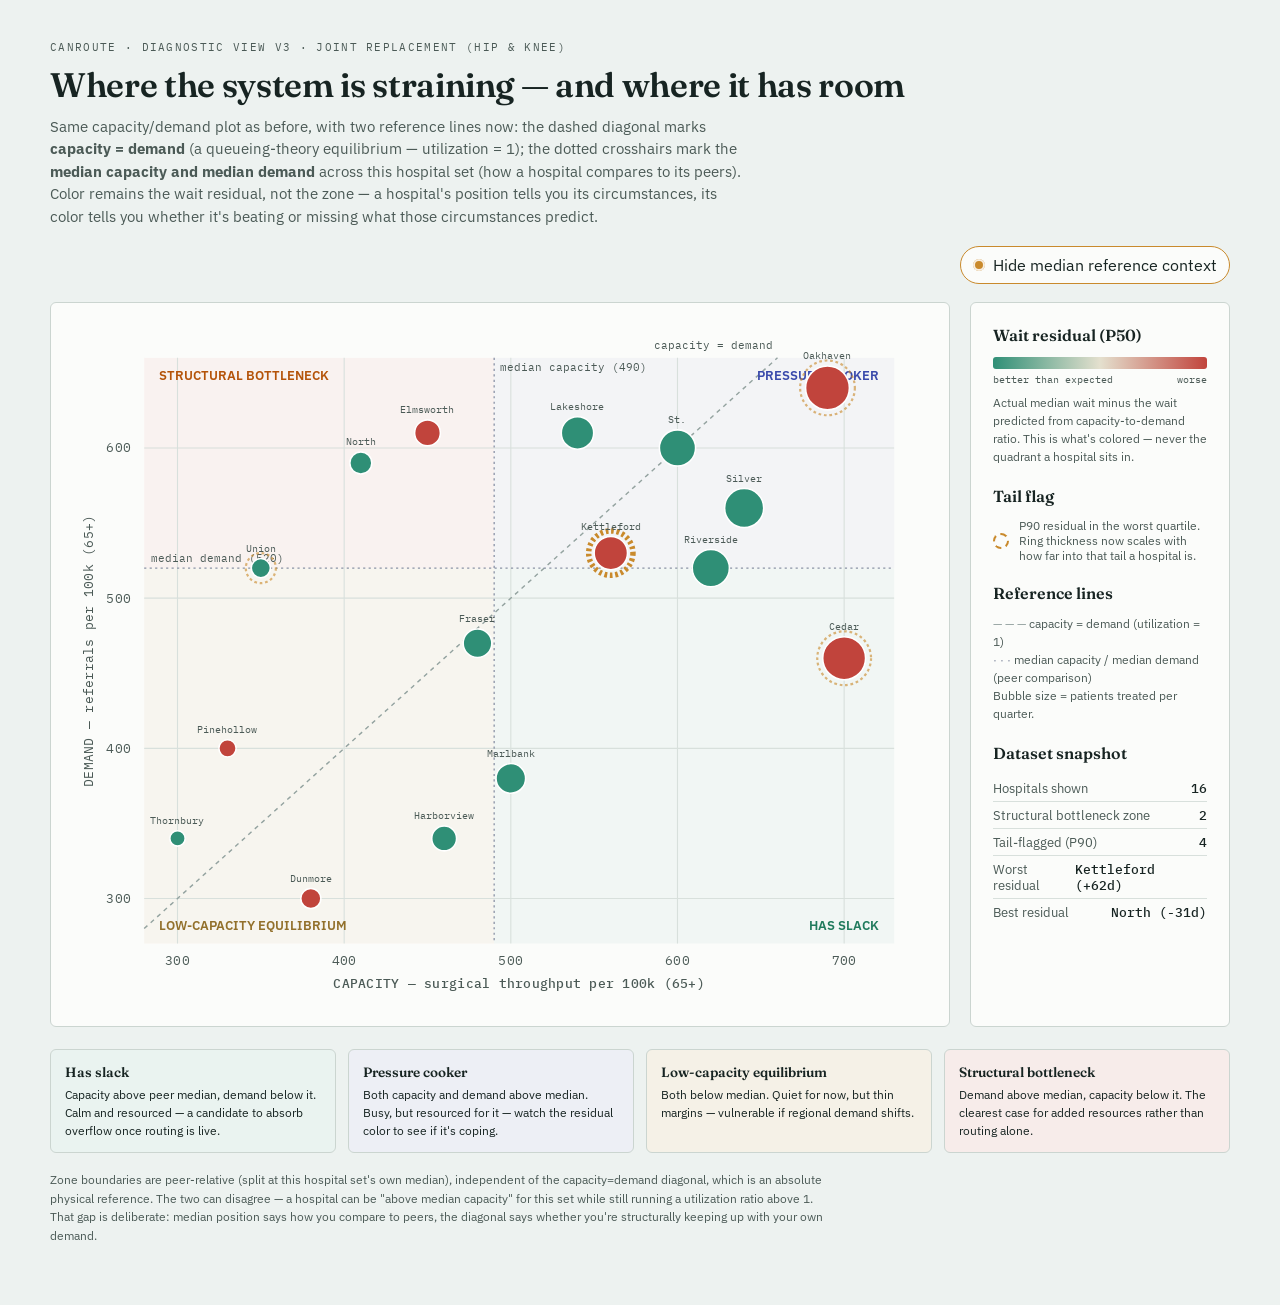
==== site/index.html @ c62eeede "created a basic quadrant chart with synthetic data" ====
<!DOCTYPE html>
<html lang="en">
<head>
<meta charset="UTF-8" />
<title>CanRoute — Capacity/Demand Diagnostic v3</title>
<meta name="viewport" content="width=device-width, initial-scale=1.0" />
<link rel="preconnect" href="https://fonts.googleapis.com">
<link href="https://fonts.googleapis.com/css2?family=Fraunces:opsz,wght@9..144,400;9..144,600;9..144,700&family=IBM+Plex+Sans:wght@400;500;600&family=IBM+Plex+Mono:wght@400;500;600&display=swap" rel="stylesheet">
<link rel="stylesheet" href="./style.css">
</head>
<body>
<div class="wrap">
  <header>
    <div class="eyebrow">CanRoute · Diagnostic View v3 · Joint Replacement (Hip &amp; Knee)</div>
    <h1>Where the system is straining — and where it has room</h1>
    <div class="sub">Same capacity/demand plot as before, with two reference lines now: the dashed diagonal marks <b>capacity = demand</b> (a queueing-theory equilibrium — utilization = 1); the dotted crosshairs mark the <b>median capacity and median demand</b> across this hospital set (how a hospital compares to its peers). Color remains the wait residual, not the zone — a hospital's position tells you its circumstances, its color tells you whether it's beating or missing what those circumstances predict.</div>
  </header>

  <div class="controls">
    <button id="referenceToggle" class="toggle-btn" type="button" aria-pressed="true">
      <span class="toggle-dot"></span>
      <span class="toggle-label">Hide median reference context</span>
    </button>
  </div>

  <div class="layout">
    <div class="panel chart-panel">
      <svg id="chart" viewBox="0 0 780 620"></svg>
    </div>

    <div class="panel sidebar">
      <div class="side-block">
        <h3>Wait residual (P50)</h3>
        <div class="legend-grad"></div>
        <div class="legend-row"><span>better than expected</span><span>worse</span></div>
        <div class="legend-desc">Actual median wait minus the wait predicted from capacity-to-demand ratio. This is what's colored — never the quadrant a hospital sits in.</div>
      </div>

      <div class="side-block">
        <h3>Tail flag</h3>
        <div class="flag-legend">
          <div class="flag-swatch"></div>
          <span>P90 residual in the worst quartile. Ring thickness now scales with how far into that tail a hospital is.</span>
        </div>
      </div>

      <div class="side-block">
        <h3>Reference lines</h3>
        <div class="legend-desc">
          <span style="color:var(--line)">— — —</span> capacity = demand (utilization = 1)<br>
          <span style="color:var(--median-line)">· · ·</span> median capacity / median demand (peer comparison)<br>
          Bubble size = patients treated per quarter.
        </div>
      </div>

      <div class="side-block" id="summaryBlock">
        <h3>Dataset snapshot</h3>
        <div id="summaryStats"></div>
      </div>
    </div>
  </div>

  <div class="zones">
    <div class="zone-card z1"><b>Has slack</b>Capacity above peer median, demand below it. Calm and resourced — a candidate to absorb overflow once routing is live.</div>
    <div class="zone-card z2"><b>Pressure cooker</b>Both capacity and demand above median. Busy, but resourced for it — watch the residual color to see if it's coping.</div>
    <div class="zone-card z3"><b>Low-capacity equilibrium</b>Both below median. Quiet for now, but thin margins — vulnerable if regional demand shifts.</div>
    <div class="zone-card z4"><b>Structural bottleneck</b>Demand above median, capacity below it. The clearest case for added resources rather than routing alone.</div>
  </div>

  <div class="footnote">
    Zone boundaries are peer-relative (split at this hospital set's own median), independent of the capacity=demand diagonal, which is an absolute physical reference. The two can disagree — a hospital can be "above median capacity" for this set while still running a utilization ratio above 1. That gap is deliberate: median position says how you compare to peers, the diagonal says whether you're structurally keeping up with your own demand.
  </div>
</div>

<div id="tooltip"></div>

<script src="./script.js"></script>
</body>
</html>
---- site/style.css ----
:root{
  --bg: #EDF2F0; --panel: #FBFCFA; --ink: #172422; --ink-soft: #4B5A56;
  --grid: #D8E0DC; --line: #94A3A0; --median-line: #8B93A6;
  --good: #2F8F76; --neutral: #E4E0CE; --bad: #C1443C; --flag: #C98A2C; --border: #CBD5D0;
  --z1: #EAF3F0; --z2: #EDEFF5; --z3: #F5F1E7; --z4: #F7ECEA;
}

*{box-sizing:border-box;}
body{ margin:0; background:var(--bg); color:var(--ink); font-family:'IBM Plex Sans', sans-serif; padding:40px 24px 60px; }
.wrap{ max-width:1180px; margin:0 auto; }
.eyebrow{ font-family:'IBM Plex Mono', monospace; font-size:11px; letter-spacing:0.12em; text-transform:uppercase; color:var(--ink-soft); margin-bottom:10px; }
h1{ font-family:'Fraunces', serif; font-weight:600; font-size:34px; margin:0 0 10px; letter-spacing:-0.01em; }
.sub{ font-size:14.5px; color:var(--ink-soft); max-width:700px; line-height:1.55; }
.controls{ display:flex; justify-content:flex-end; margin-top:18px; }
.toggle-btn{ display:inline-flex; align-items:center; gap:8px; padding:8px 12px; border:1px solid var(--border); border-radius:999px; background:var(--panel); color:var(--ink); cursor:pointer; font:inherit; }
.toggle-btn:hover{ border-color:var(--flag); }
.toggle-btn.active{ border-color:var(--flag); }
.toggle-dot{ width:12px; height:12px; border-radius:50%; background:var(--good); box-shadow: inset 0 0 0 2px rgba(255,255,255,0.85); }
.toggle-btn.active .toggle-dot{ background:var(--flag); }
.layout{ display:grid; grid-template-columns: 1fr 260px; gap:20px; margin-top:18px; }
.panel{ background:var(--panel); border:1px solid var(--border); border-radius:6px; padding:22px; }
.chart-panel{ position:relative; }
svg{ width:100%; height:auto; display:block; overflow: visible; }
.axis-label{ font-family:'IBM Plex Mono', monospace; font-size:11.5px; fill:var(--ink-soft); letter-spacing:0.02em; }
.gridline{ stroke:var(--grid); stroke-width:1; }
.equilibrium{ stroke:var(--line); stroke-width:1.3; stroke-dasharray:4 4; }
.median-line{ stroke:var(--median-line); stroke-width:1.2; stroke-dasharray:2 3; }
.eq-label, .median-label{ font-family:'IBM Plex Mono', monospace; font-size:10px; fill:var(--ink-soft); }
.zone-label{ font-family:'IBM Plex Sans', sans-serif; font-size:11.5px; font-weight:600; }
.zone-sub{ font-family:'IBM Plex Sans', sans-serif; font-size:9.5px; fill:var(--ink-soft); }
.dot{ stroke:#fff; stroke-width:1.4; cursor:pointer; }
.dot:hover{ stroke:var(--ink); stroke-width:2; }
.flag-ring{ fill:none; stroke:var(--flag); pointer-events:none; }
.name-label{ font-family:'IBM Plex Mono', monospace; font-size:9.5px; fill:var(--ink-soft); pointer-events:none; }
.sidebar h3{ font-family:'Fraunces', serif; font-size:16px; margin:0 0 12px; font-weight:600; }
.side-block{ margin-bottom:20px; }
.side-block:last-child{ margin-bottom:0; }
.legend-grad{ height:12px; border-radius:3px; background: linear-gradient(90deg, var(--good), var(--neutral), var(--bad)); margin:8px 0 4px; }
.legend-row{ display:flex; justify-content:space-between; font-family:'IBM Plex Mono', monospace; font-size:10px; color:var(--ink-soft); }
.legend-desc{ font-size:12px; color:var(--ink-soft); line-height:1.5; margin-top:8px; }
.flag-legend{ display:flex; align-items:center; gap:10px; margin-top:10px; font-size:12px; color:var(--ink-soft); }
.flag-swatch{ width:16px; height:16px; border-radius:50%; border:2px dashed var(--flag); flex-shrink:0; }
.stat-line{ display:flex; justify-content:space-between; font-size:12.5px; padding:5px 0; border-bottom:1px solid var(--grid); }
.stat-line:last-child{ border-bottom:none; }
.stat-name{ color:var(--ink-soft); }
.stat-val{ font-family:'IBM Plex Mono', monospace; font-weight:500; }
.zones{ display:grid; grid-template-columns: repeat(4,1fr); gap:12px; margin-top:22px; }
.zones.is-hidden{ display:none !important; }
.zone-card{ border-radius:6px; padding:12px 14px; font-size:12px; line-height:1.5; border:1px solid var(--border); }
.zone-card b{ display:block; font-family:'Fraunces', serif; font-size:13.5px; margin-bottom:4px; font-weight:600; }
.zone-card.z1{ background:var(--z1); }
.zone-card.z2{ background:var(--z2); }
.zone-card.z3{ background:var(--z3); }
.zone-card.z4{ background:var(--z4); }
#tooltip{
  position:absolute; pointer-events:none; background:var(--ink); color:#F1F4F1;
  padding:10px 12px; border-radius:5px; font-size:12px; line-height:1.6; opacity:0;
  transition: opacity 0.1s ease; z-index:10; min-width:190px; font-family:'IBM Plex Mono', monospace;
}
#tooltip .t-name{ font-family:'IBM Plex Sans', sans-serif; font-weight:600; font-size:13px; margin-bottom:4px; display:block; }
.footnote{ margin-top:18px; font-size:11.5px; color:var(--ink-soft); line-height:1.6; max-width:780px; }
@media (max-width: 860px){ .layout{ grid-template-columns: 1fr; } .zones{ grid-template-columns: 1fr 1fr; } }
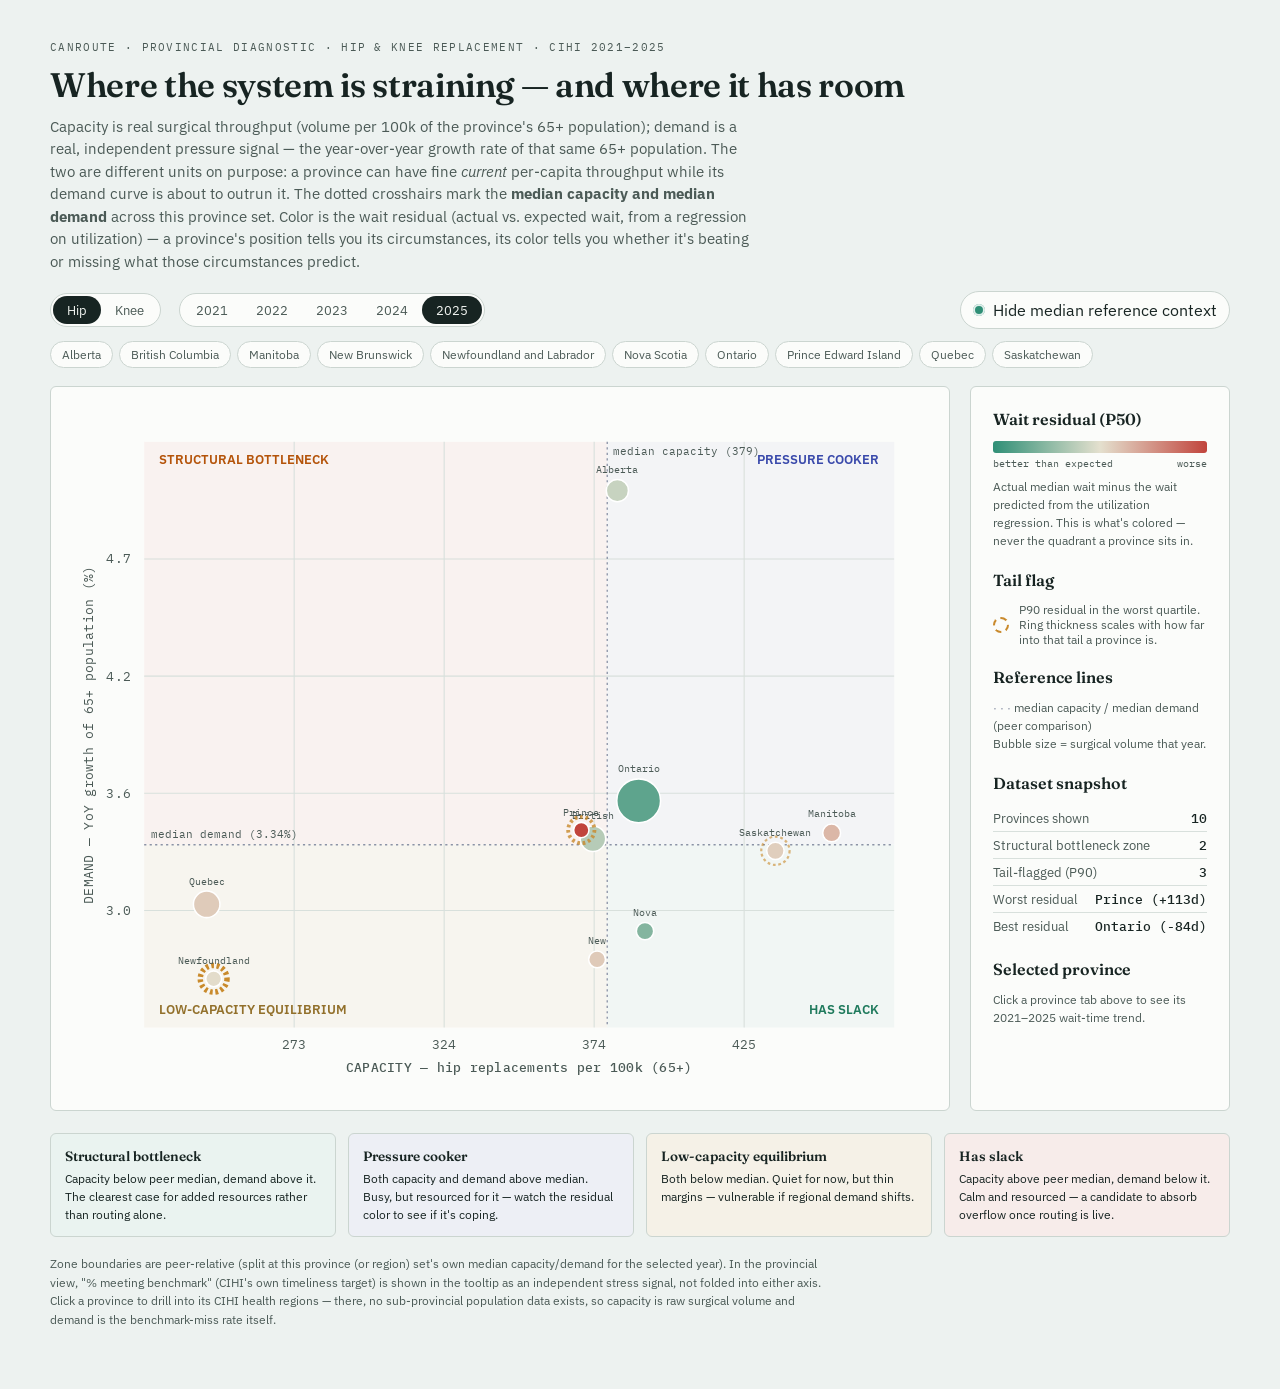
==== commit a1f2a9f4: "Updated repo with real data" ====
--- a/site/index.html
+++ b/site/index.html
@@ -11,20 +11,28 @@
 <body>
 <div class="wrap">
   <header>
-    <div class="eyebrow">CanRoute · Diagnostic View v3 · Joint Replacement (Hip &amp; Knee)</div>
+    <div class="eyebrow">CanRoute · Provincial Diagnostic · Hip &amp; Knee Replacement · CIHI 2021–2025</div>
     <h1>Where the system is straining — and where it has room</h1>
-    <div class="sub">Same capacity/demand plot as before, with two reference lines now: the dashed diagonal marks <b>capacity = demand</b> (a queueing-theory equilibrium — utilization = 1); the dotted crosshairs mark the <b>median capacity and median demand</b> across this hospital set (how a hospital compares to its peers). Color remains the wait residual, not the zone — a hospital's position tells you its circumstances, its color tells you whether it's beating or missing what those circumstances predict.</div>
+    <div class="sub">Capacity is real surgical throughput (volume per 100k of the province's 65+ population); demand is a real, independent pressure signal — the year-over-year growth rate of that same 65+ population. The two are different units on purpose: a province can have fine <i>current</i> per-capita throughput while its demand curve is about to outrun it. The dotted crosshairs mark the <b>median capacity and median demand</b> across this province set. Color is the wait residual (actual vs. expected wait, from a regression on utilization) — a province's position tells you its circumstances, its color tells you whether it's beating or missing what those circumstances predict.</div>
   </header>
 
   <div class="controls">
+    <div class="seg-group" id="procedureToggle" role="tablist" aria-label="Procedure">
+      <button class="seg-btn" data-procedure="hip" type="button">Hip</button>
+      <button class="seg-btn" data-procedure="knee" type="button">Knee</button>
+    </div>
+    <div class="seg-group" id="yearTabs" role="tablist" aria-label="Year"></div>
     <button id="referenceToggle" class="toggle-btn" type="button" aria-pressed="true">
       <span class="toggle-dot"></span>
       <span class="toggle-label">Hide median reference context</span>
     </button>
   </div>
 
+  <div class="province-tabs" id="provinceTabs" role="tablist" aria-label="Province"></div>
+
   <div class="layout">
     <div class="panel chart-panel">
+      <div class="chart-caption" id="chartCaption"></div>
       <svg id="chart" viewBox="0 0 780 620"></svg>
     </div>
 
@@ -33,23 +41,22 @@
         <h3>Wait residual (P50)</h3>
         <div class="legend-grad"></div>
         <div class="legend-row"><span>better than expected</span><span>worse</span></div>
-        <div class="legend-desc">Actual median wait minus the wait predicted from capacity-to-demand ratio. This is what's colored — never the quadrant a hospital sits in.</div>
+        <div class="legend-desc">Actual median wait minus the wait predicted from the utilization regression. This is what's colored — never the quadrant a province sits in.</div>
       </div>
 
       <div class="side-block">
         <h3>Tail flag</h3>
         <div class="flag-legend">
           <div class="flag-swatch"></div>
-          <span>P90 residual in the worst quartile. Ring thickness now scales with how far into that tail a hospital is.</span>
+          <span>P90 residual in the worst quartile. Ring thickness scales with how far into that tail a province is.</span>
         </div>
       </div>
 
       <div class="side-block">
         <h3>Reference lines</h3>
         <div class="legend-desc">
-          <span style="color:var(--line)">— — —</span> capacity = demand (utilization = 1)<br>
           <span style="color:var(--median-line)">· · ·</span> median capacity / median demand (peer comparison)<br>
-          Bubble size = patients treated per quarter.
+          Bubble size = surgical volume that year.
         </div>
       </div>
 
@@ -57,18 +64,23 @@
         <h3>Dataset snapshot</h3>
         <div id="summaryStats"></div>
       </div>
+
+      <div class="side-block" id="provinceDetail">
+        <h3>Selected province</h3>
+        <div id="provinceDetailBody" class="legend-desc">Click a province tab above to see its 2021–2025 wait-time trend.</div>
+      </div>
     </div>
   </div>
 
   <div class="zones">
-    <div class="zone-card z1"><b>Has slack</b>Capacity above peer median, demand below it. Calm and resourced — a candidate to absorb overflow once routing is live.</div>
+    <div class="zone-card z1"><b>Structural bottleneck</b>Capacity below peer median, demand above it. The clearest case for added resources rather than routing alone.</div>
     <div class="zone-card z2"><b>Pressure cooker</b>Both capacity and demand above median. Busy, but resourced for it — watch the residual color to see if it's coping.</div>
     <div class="zone-card z3"><b>Low-capacity equilibrium</b>Both below median. Quiet for now, but thin margins — vulnerable if regional demand shifts.</div>
-    <div class="zone-card z4"><b>Structural bottleneck</b>Demand above median, capacity below it. The clearest case for added resources rather than routing alone.</div>
+    <div class="zone-card z4"><b>Has slack</b>Capacity above peer median, demand below it. Calm and resourced — a candidate to absorb overflow once routing is live.</div>
   </div>
 
   <div class="footnote">
-    Zone boundaries are peer-relative (split at this hospital set's own median), independent of the capacity=demand diagonal, which is an absolute physical reference. The two can disagree — a hospital can be "above median capacity" for this set while still running a utilization ratio above 1. That gap is deliberate: median position says how you compare to peers, the diagonal says whether you're structurally keeping up with your own demand.
+    Zone boundaries are peer-relative (split at this province (or region) set's own median capacity/demand for the selected year). In the provincial view, "% meeting benchmark" (CIHI's own timeliness target) is shown in the tooltip as an independent stress signal, not folded into either axis. Click a province to drill into its CIHI health regions — there, no sub-provincial population data exists, so capacity is raw surgical volume and demand is the benchmark-miss rate itself.
   </div>
 </div>
 
--- a/site/style.css
+++ b/site/style.css
@@ -11,15 +11,34 @@
 .eyebrow{ font-family:'IBM Plex Mono', monospace; font-size:11px; letter-spacing:0.12em; text-transform:uppercase; color:var(--ink-soft); margin-bottom:10px; }
 h1{ font-family:'Fraunces', serif; font-weight:600; font-size:34px; margin:0 0 10px; letter-spacing:-0.01em; }
 .sub{ font-size:14.5px; color:var(--ink-soft); max-width:700px; line-height:1.55; }
-.controls{ display:flex; justify-content:flex-end; margin-top:18px; }
+.controls{ display:flex; justify-content:flex-end; align-items:center; gap:10px; margin-top:18px; flex-wrap:wrap; }
+.seg-group{ display:inline-flex; border:1px solid var(--border); border-radius:999px; background:var(--panel); padding:2px; margin-right:auto; }
+.seg-group:first-child{ margin-right:8px; }
+.seg-btn{ border:none; background:none; padding:6px 14px; border-radius:999px; font:inherit; font-size:12.5px; color:var(--ink-soft); cursor:pointer; }
+.seg-btn.active{ background:var(--ink); color:#F1F4F1; }
+.province-tabs{ display:flex; flex-wrap:wrap; gap:6px; margin-top:12px; }
+.province-tab{ border:1px solid var(--border); background:var(--panel); color:var(--ink-soft); font:inherit; font-size:11.5px; padding:5px 11px; border-radius:999px; cursor:pointer; }
+.province-tab:hover{ border-color:var(--flag); }
+.province-tab.active{ border-color:var(--ink); background:var(--ink); color:#F1F4F1; }
 .toggle-btn{ display:inline-flex; align-items:center; gap:8px; padding:8px 12px; border:1px solid var(--border); border-radius:999px; background:var(--panel); color:var(--ink); cursor:pointer; font:inherit; }
 .toggle-btn:hover{ border-color:var(--flag); }
 .toggle-btn.active{ border-color:var(--flag); }
 .toggle-dot{ width:12px; height:12px; border-radius:50%; background:var(--good); box-shadow: inset 0 0 0 2px rgba(255,255,255,0.85); }
 .toggle-btn.active .toggle-dot{ background:var(--flag); }
+.dot.selected{ stroke:var(--ink); stroke-width:2.5; }
+.select-ring{ fill:none; stroke:var(--ink); stroke-width:1.5; stroke-dasharray:3 2; pointer-events:none; }
+.sparkline-wrap{ margin-top:10px; }
+.spark-legend{ display:flex; gap:14px; font-family:'IBM Plex Mono', monospace; font-size:10px; color:var(--ink-soft); margin-top:4px; }
+.spark-legend span{ display:inline-flex; align-items:center; gap:5px; }
+.spark-legend .sw{ width:10px; height:2px; display:inline-block; }
+.detail-stat{ display:flex; justify-content:space-between; font-size:12px; padding:3px 0; }
+.detail-stat .k{ color:var(--ink-soft); }
+.detail-stat .v{ font-family:'IBM Plex Mono', monospace; }
 .layout{ display:grid; grid-template-columns: 1fr 260px; gap:20px; margin-top:18px; }
 .panel{ background:var(--panel); border:1px solid var(--border); border-radius:6px; padding:22px; }
 .chart-panel{ position:relative; }
+.chart-caption{ font-family:'IBM Plex Mono', monospace; font-size:11px; color:var(--ink-soft); margin-bottom:10px; }
+.chart-caption:empty{ display:none; }
 svg{ width:100%; height:auto; display:block; overflow: visible; }
 .axis-label{ font-family:'IBM Plex Mono', monospace; font-size:11.5px; fill:var(--ink-soft); letter-spacing:0.02em; }
 .gridline{ stroke:var(--grid); stroke-width:1; }
@@ -46,7 +65,8 @@
 .stat-val{ font-family:'IBM Plex Mono', monospace; font-weight:500; }
 .zones{ display:grid; grid-template-columns: repeat(4,1fr); gap:12px; margin-top:22px; }
 .zones.is-hidden{ display:none !important; }
-.zone-card{ border-radius:6px; padding:12px 14px; font-size:12px; line-height:1.5; border:1px solid var(--border); }
+.zone-card{ border-radius:6px; padding:12px 14px; font-size:12px; line-height:1.5; border:1px solid var(--border); transition: border-color 0.15s ease, box-shadow 0.15s ease; }
+.zone-card.active-zone{ border-color:var(--ink); box-shadow:0 0 0 1px var(--ink); }
 .zone-card b{ display:block; font-family:'Fraunces', serif; font-size:13.5px; margin-bottom:4px; font-weight:600; }
 .zone-card.z1{ background:var(--z1); }
 .zone-card.z2{ background:var(--z2); }
